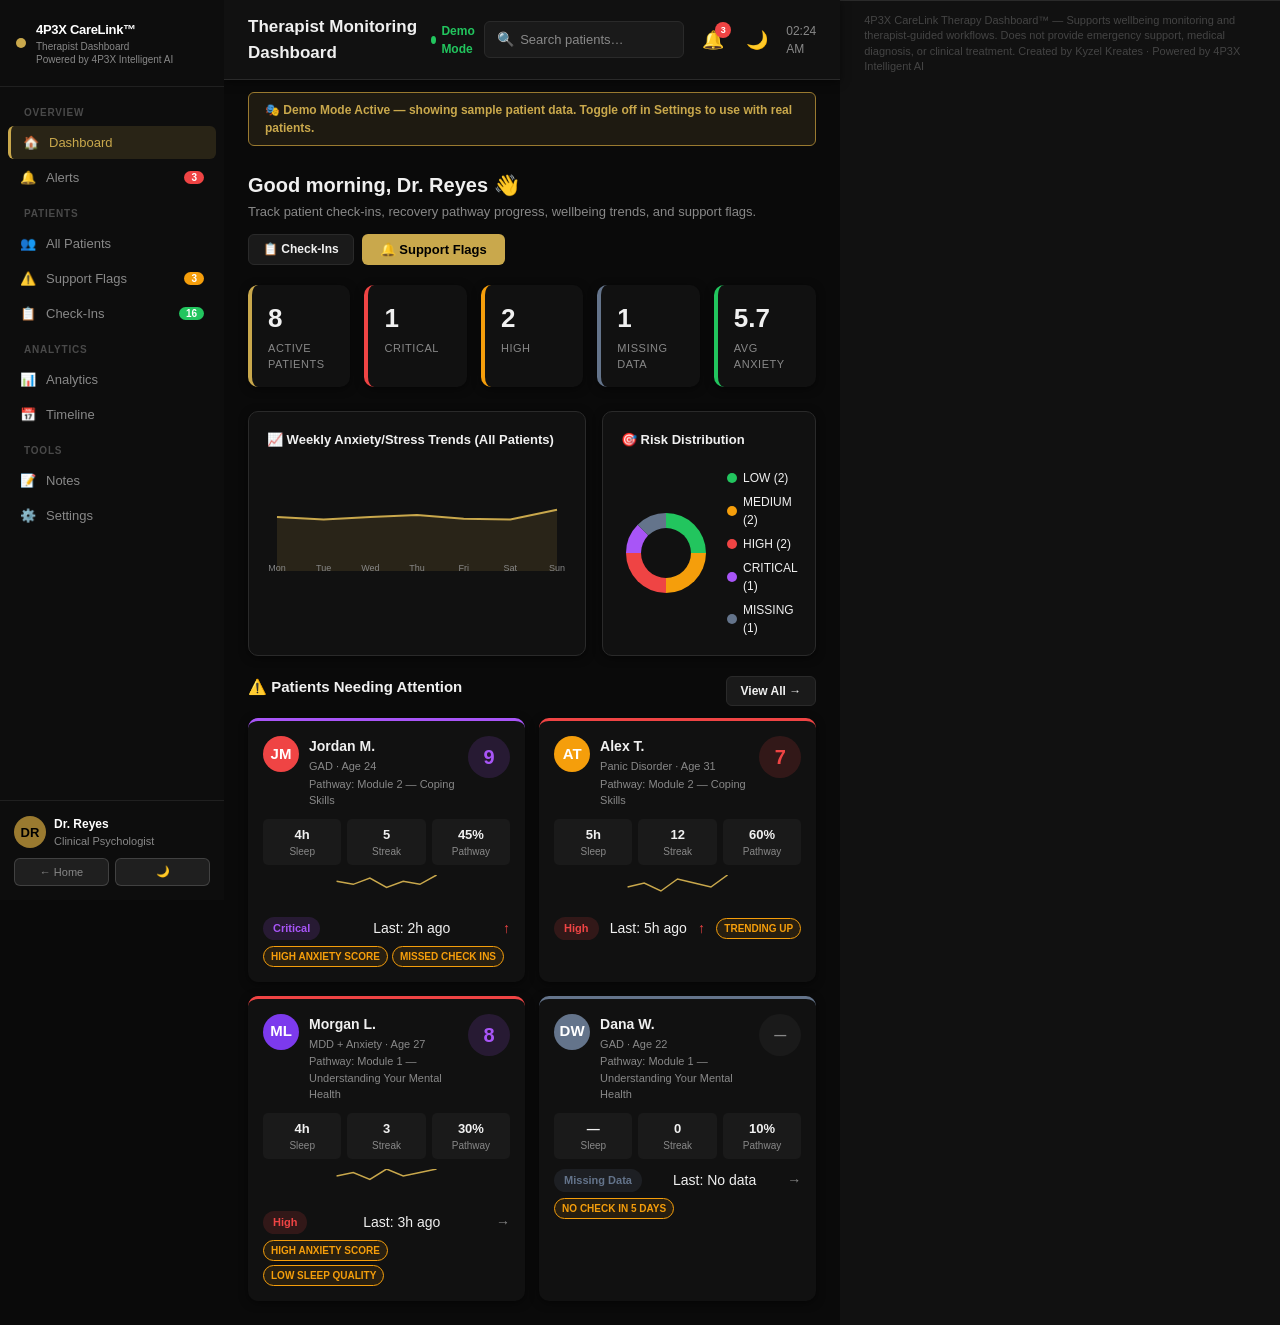
==== 4p3x_carelink/ap3x/clinician-dashboard/index.html @ 8ab6656e "Auto-commit agent changes" ====
<!DOCTYPE html>
<html lang="en">
<head>
<meta charset="UTF-8"/>
<meta http-equiv="refresh" content="0; url=../demo/clinician-demo.html"/>
<title>4P3X CareLink — Therapist Dashboard</title>
</head>
<body style="background:#0a0a0a;color:#c9a84c;font-family:sans-serif;display:flex;align-items:center;justify-content:center;min-height:100vh;flex-direction:column;gap:12px">
<div style="font-size:32px">🧠</div>
<div style="font-size:16px;font-weight:700">4P3X CareLink — Therapist Dashboard</div>
<div style="font-size:13px;color:#888">Redirecting…</div>
<script>window.location.replace('../demo/clinician-demo.html');</script>
<a href="../demo/clinician-demo.html" style="color:#c9a84c;font-size:13px;margin-top:8px">Click here if not redirected</a>
</body>
</html>
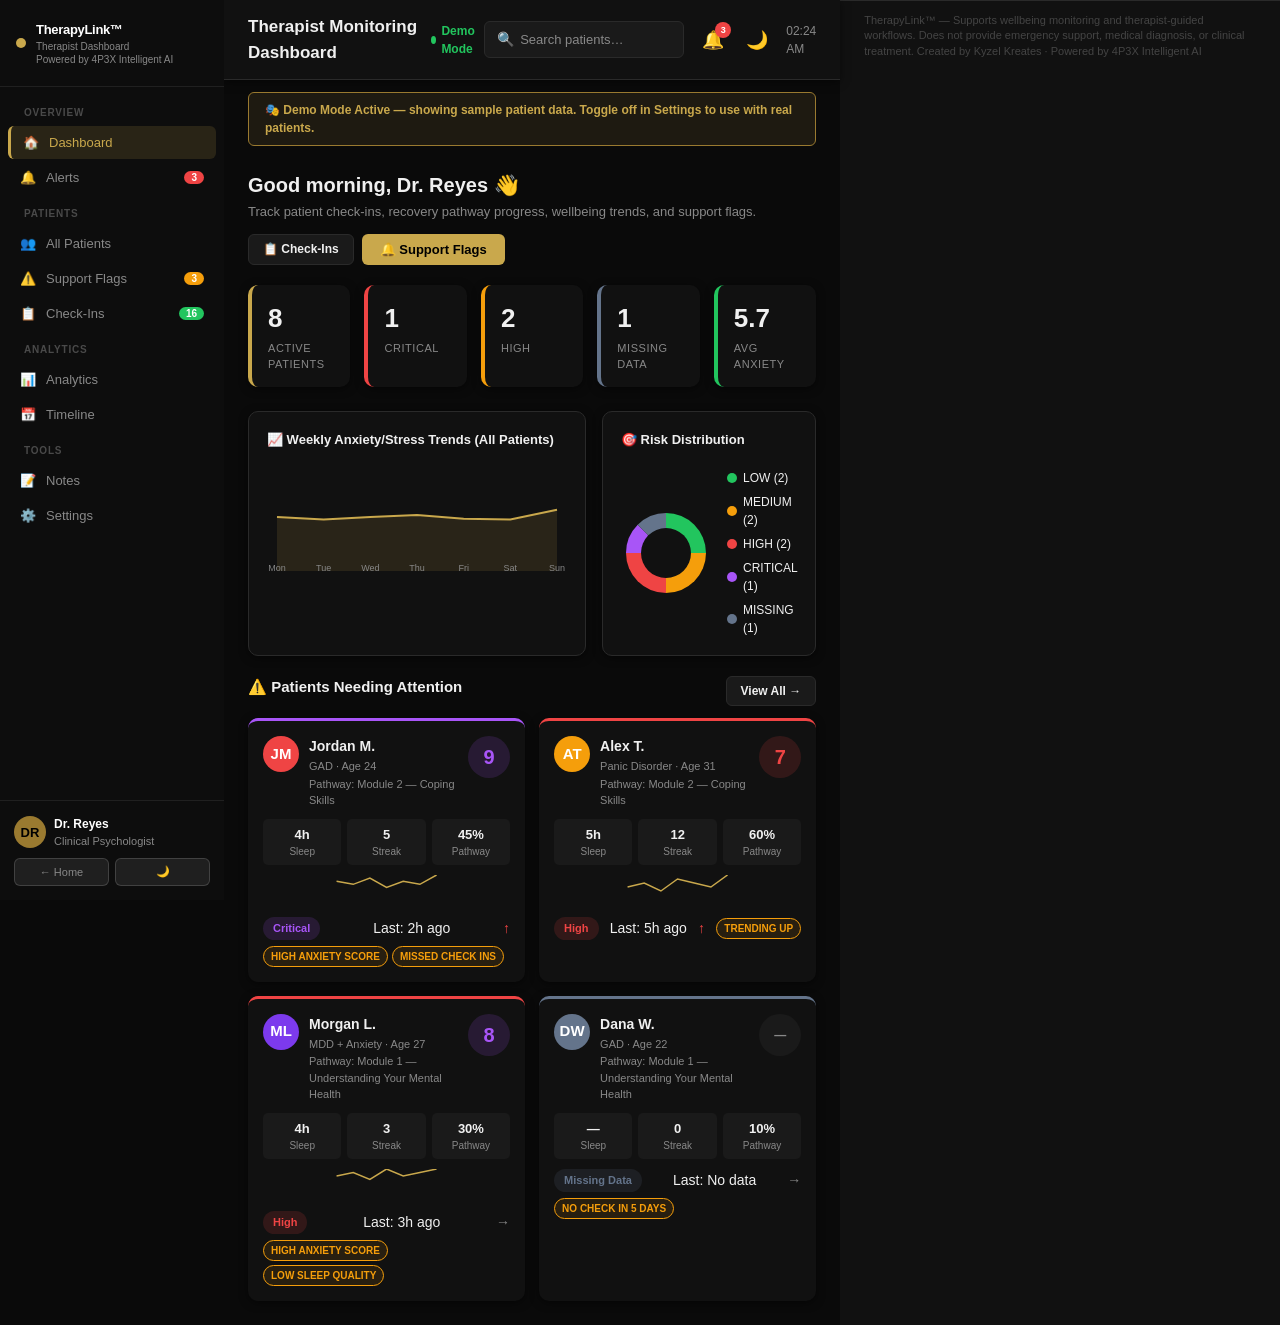
==== commit 20c17512: "Auto-commit agent changes" ====
--- a/4p3x_carelink/ap3x/clinician-dashboard/index.html
+++ b/4p3x_carelink/ap3x/clinician-dashboard/index.html
@@ -3,11 +3,11 @@
 <head>
 <meta charset="UTF-8"/>
 <meta http-equiv="refresh" content="0; url=../demo/clinician-demo.html"/>
-<title>4P3X CareLink — Therapist Dashboard</title>
+<title>TherapyLink™ — Therapist Dashboard</title>
 </head>
 <body style="background:#0a0a0a;color:#c9a84c;font-family:sans-serif;display:flex;align-items:center;justify-content:center;min-height:100vh;flex-direction:column;gap:12px">
 <div style="font-size:32px">🧠</div>
-<div style="font-size:16px;font-weight:700">4P3X CareLink — Therapist Dashboard</div>
+<div style="font-size:16px;font-weight:700">TherapyLink™ — Therapist Dashboard</div>
 <div style="font-size:13px;color:#888">Redirecting…</div>
 <script>window.location.replace('../demo/clinician-demo.html');</script>
 <a href="../demo/clinician-demo.html" style="color:#c9a84c;font-size:13px;margin-top:8px">Click here if not redirected</a>
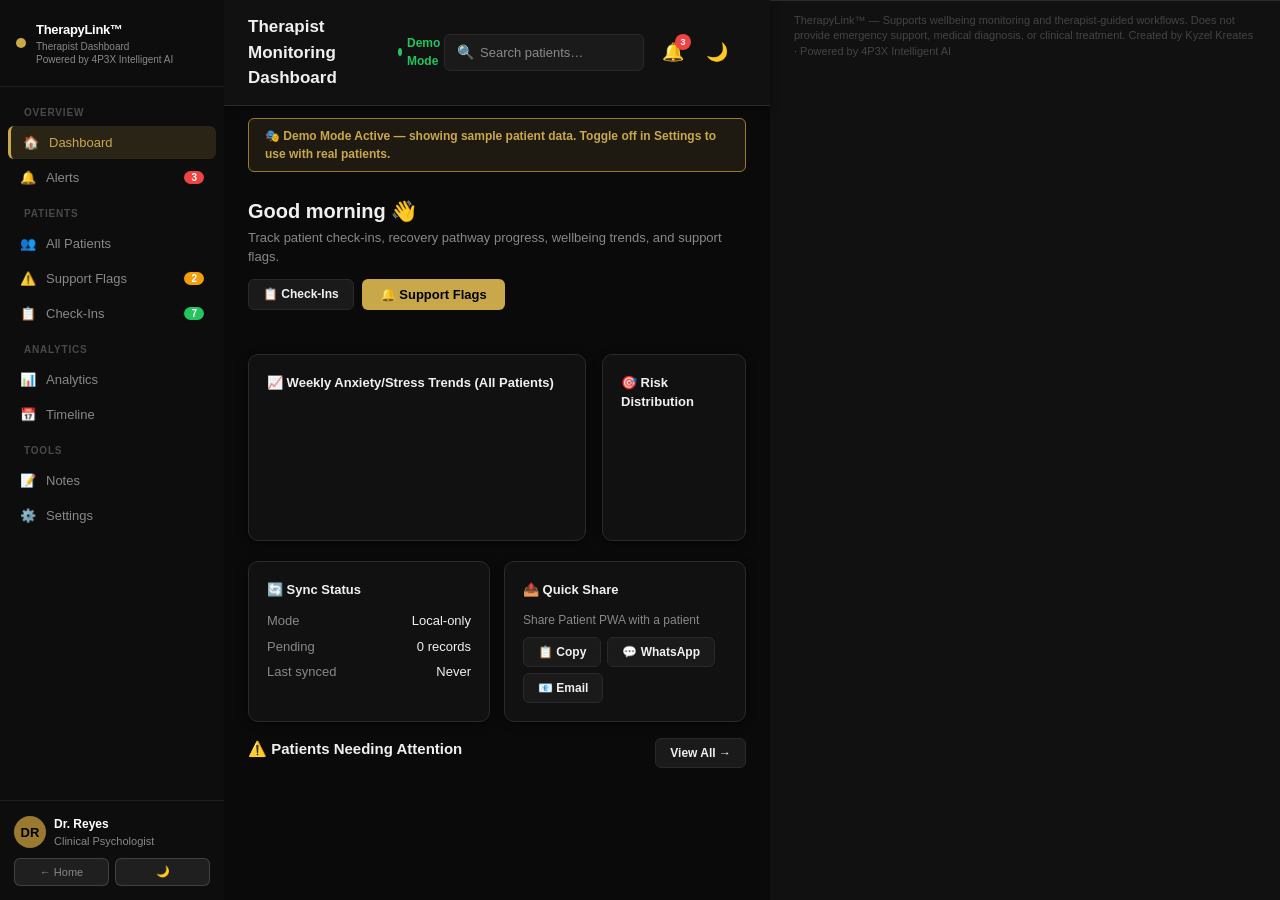
==== commit 8c923a95: "🎨 TherapyLink™ brand logo + full PWA icon set Logo: Official TherapyLink™ brand image (gold/silver/g" ====
--- a/4p3x_carelink/ap3x/clinician-dashboard/index.html
+++ b/4p3x_carelink/ap3x/clinician-dashboard/index.html
@@ -2,6 +2,16 @@
 <html lang="en">
 <head>
 <meta charset="UTF-8"/>
+  <link rel="apple-touch-icon" sizes="180x180" href="../../icons/tl-180.png"/>
+  <link rel="apple-touch-icon" sizes="152x152" href="../../icons/tl-152.png"/>
+  <link rel="apple-touch-icon" sizes="144x144" href="../../icons/tl-144.png"/>
+  <link rel="icon" type="image/png" sizes="32x32" href="../../icons/tl-96.png"/>
+  <link rel="icon" type="image/png" sizes="192x192" href="../../icons/tl-192.png"/>
+  <meta name="apple-mobile-web-app-capable" content="yes"/>
+  <meta name="apple-mobile-web-app-status-bar-style" content="black-translucent"/>
+  <meta name="apple-mobile-web-app-title" content="TherapyLink™"/>
+  <meta name="msapplication-TileImage" content="../../icons/tl-144.png"/>
+  <meta name="msapplication-TileColor" content="#0a0a0a"/>
 <meta http-equiv="refresh" content="0; url=../demo/clinician-demo.html"/>
 <title>TherapyLink™ — Therapist Dashboard</title>
 </head>
